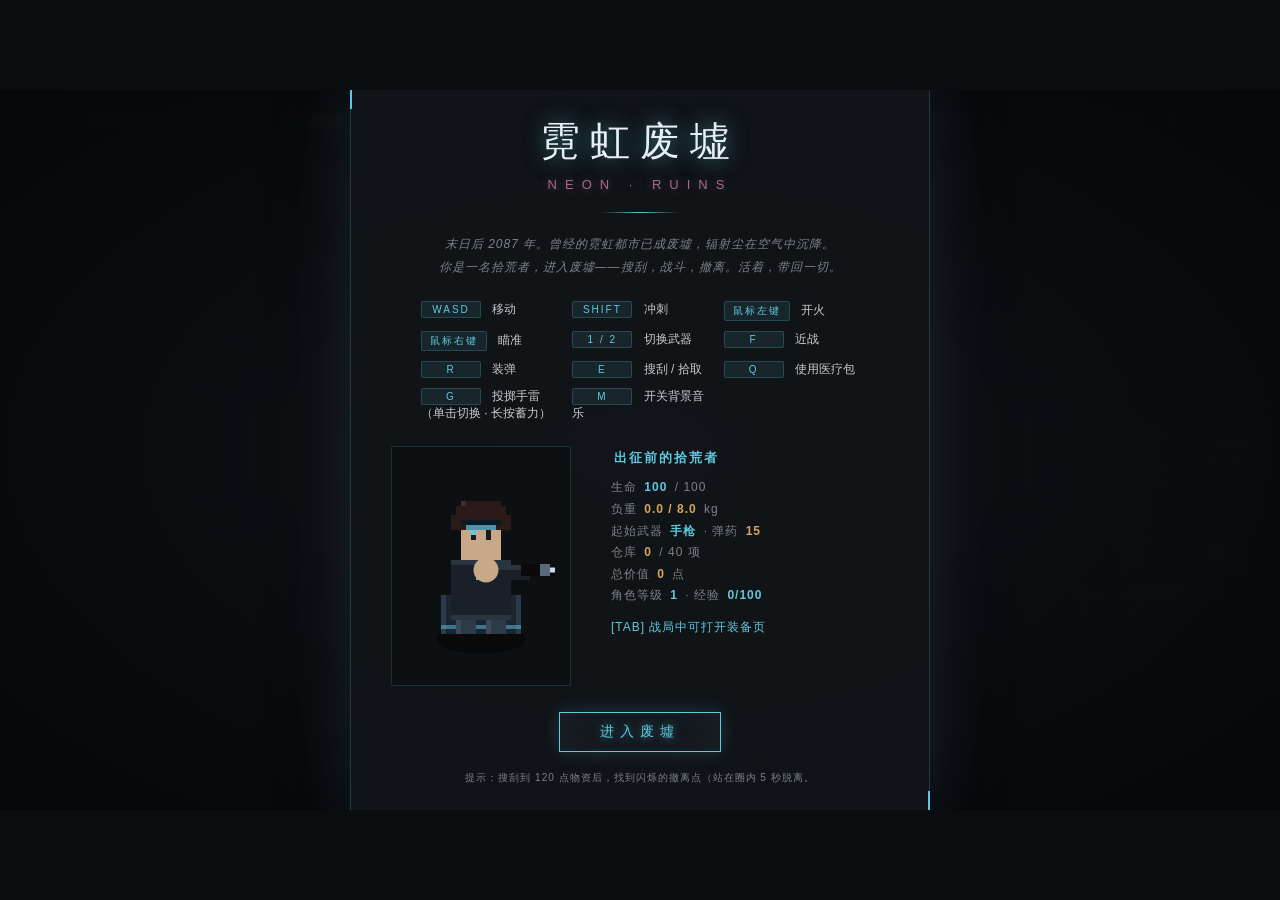
==== SDC/index.html @ cc6e782d "Add files via upload" ====
<!DOCTYPE html>
<html lang="zh-CN">
<head>
    <meta charset="UTF-8" />
    <meta name="viewport" content="width=device-width, initial-scale=1.0" />
    <title>霓虹废墟 · Neon Ruins</title>
    <link rel="stylesheet" href="styles.css" />
</head>
<body>
    <div id="game-wrapper">
        <canvas id="game-canvas" width="1280" height="720"></canvas>

        <!-- ========= 顶部 HUD ========= -->
        <div id="hud-top">
            <div class="hud-stat">
                <span class="hud-icon hp">❤</span>
                <div class="hud-bar"><div id="hp-fill" class="hud-fill hp-fill"></div></div>
                <span id="hp-text" class="hud-text">100 / 100</span>
            </div>
            <div class="hud-stat">
                <span class="hud-icon stm">⚡</span>
                <div class="hud-bar"><div id="stm-fill" class="hud-fill stm-fill"></div></div>
                <span id="stm-text" class="hud-text">100 / 100</span>
            </div>
            <div class="hud-stat loot-stat">
                <span class="hud-icon loot">📦</span>
                <span id="loot-text" class="hud-text">已搜刮: 0 点 · 负重 0/8kg</span>
            </div>
            <div class="hud-stat">
                <span class="hud-icon rad">☢</span>
                <span id="rad-text" class="hud-text">辐射: 0%</span>
            </div>
            <div class="hud-stat">
                <span class="hud-icon cover">🛡</span>
                <span id="cover-text" class="hud-text">暴露</span>
            </div>
            <div class="hud-stat mission-stat">
                <span class="hud-icon mission">◆</span>
                <span id="mission-text" class="hud-text">任务: 加载中...</span>
            </div>
        </div>

        <!-- 武器信息条（右下角武器/弹药/护甲 -->
        <div id="weapon-bar">
            <div class="weapon-slot" id="weapon-slot-1">
                <div class="slot-key">[1]</div>
                <div class="slot-name">手枪</div>
                <div class="slot-ammo">12 / 30</div>
            </div>
            <div class="weapon-slot" id="weapon-slot-2">
                <div class="slot-key">[2]</div>
                <div class="slot-name empty">空</div>
                <div class="slot-ammo empty">-</div>
            </div>
            <div class="weapon-slot" id="weapon-slot-melee">
                <div class="slot-key">[F]</div>
                <div class="slot-name">战术刀</div>
                <div class="slot-ammo">∞</div>
            </div>
            <div class="weapon-slot grenade-slot" id="weapon-slot-grenade">
                <div class="slot-key">[G]</div>
                <div class="slot-name" id="grenade-slot-name">破片</div>
                <div class="slot-ammo" id="grenade-slot-ammo">×1</div>
                <div class="grenade-charge" id="grenade-charge"></div>
            </div>
            <div class="weapon-slot" id="armor-slot">
                <div class="slot-key">甲</div>
                <div class="slot-name empty">无</div>
                <div class="slot-ammo empty">-</div>
            </div>
        </div>

        <!-- 交互提示 -->
        <div id="interact-hint" class="hidden">按 [E] 搜刮</div>

        <!-- 底部快捷物品栏 -->
        <div id="hotbar">
            <div class="hotbar-slot"><span class="slot-icon ammo">9mm</span><span id="count-9mm" class="slot-count">0</span><span class="slot-label">9mm</span></div>
            <div class="hotbar-slot"><span class="slot-icon rifle">5.45</span><span id="count-rifle" class="slot-count">0</span><span class="slot-label">步枪弹</span></div>
            <div class="hotbar-slot"><span class="slot-icon shotgun">12G</span><span id="count-shotgun" class="slot-count">0</span><span class="slot-label">霰弹</span></div>
            <div class="hotbar-slot"><span class="slot-icon med">💊</span><span id="count-med" class="slot-count">0</span><span class="slot-label">医疗</span></div>
            <div class="hotbar-slot"><span class="slot-icon food">🍫</span><span id="count-food" class="slot-count">0</span><span class="slot-label">食物</span></div>
            <div class="hotbar-slot"><span class="slot-icon chip">🔋</span><span id="count-chip" class="slot-count">0</span><span class="slot-label">电池</span></div>
            <div class="hotbar-slot"><span class="slot-icon rare">✦</span><span id="count-rare" class="slot-count">0</span><span class="slot-label">稀有</span></div>
            <div class="hotbar-slot hotbar-inv-btn" id="open-inventory-hotbar">
                <span class="slot-icon inv">⌂</span>
                <span class="slot-label">装备</span>
            </div>
        </div>

        <!-- 迷你雷达 -->
        <div id="radar">
            <canvas id="radar-canvas" width="180" height="180"></canvas>
            <div class="radar-label">区域雷达</div>
        </div>

        <!-- 撤离点状态提示 -->
        <div id="objective" class="hidden">
            <div id="objective-text">搜刮物资 ≥ 120 点后，抵达撤离点</div>
        </div>

        <!-- 开始界面 -->
        <div id="menu-overlay" class="overlay">
            <div class="menu-box">
                <h1 class="game-title">霓虹废墟</h1>
                <p class="game-subtitle">NEON · RUINS</p>
                <div class="menu-divider"></div>
                <p class="menu-story">末日后 2087 年。曾经的霓虹都市已成废墟，辐射尘在空气中沉降。<br/>你是一名拾荒者，进入废墟——搜刮，战斗，撤离。活着，带回一切。</p>
                <div class="menu-controls">
                    <div><span class="key">WASD</span> 移动</div>
                    <div><span class="key">SHIFT</span> 冲刺</div>
                    <div><span class="key">鼠标左键</span> 开火</div>
                    <div><span class="key">鼠标右键</span> 瞄准</div>
                    <div><span class="key">1 / 2</span> 切换武器</div>
                    <div><span class="key">F</span> 近战</div>
                    <div><span class="key">R</span> 装弹</div>
                    <div><span class="key">E</span> 搜刮 / 拾取</div>
                    <div><span class="key">Q</span> 使用医疗包</div>
                    <div><span class="key">G</span> 投掷手雷（单击切换 · 长按蓄力）</div>
                    <div><span class="key">M</span> 开关背景音乐</div>
                </div>
                <div id="start-mini-panel" class="inv-mini">
                    <canvas id="start-mini-canvas" width="180" height="240"></canvas>
                    <div>
                        <div class="inv-mini-stat" style="margin-bottom:8px"><b style="font-size:13px; letter-spacing:2px">出征前的拾荒者</b></div>
                        <div class="inv-mini-stat">生命 <b>100</b> / 100</div>
                        <div class="inv-mini-stat">负重 <b class="amber">0.0 / 8.0</b> kg</div>
                        <div class="inv-mini-stat">起始武器 <b>手枪</b> · 弹药 <b class="amber">15</b></div>
                        <div class="inv-mini-stat">仓库 <b class="amber" id="start-stash-count">0</b> / 40 项</div>
                        <div class="inv-mini-stat">总价值 <b class="amber" id="start-stash-value">0</b> 点</div>
                        <div class="inv-mini-stat">角色等级 <b class="cyan" id="start-player-level">1</b> · 经验 <b class="cyan" id="start-player-xp">0</b></div>
                        <div class="inv-mini-stat" style="margin-top:10px; color:var(--neon-cyan)">[TAB] 战局中可打开装备页</div>
                    </div>
                </div>
                <button id="start-btn" class="neon-btn">进入废墟</button>
                <p class="menu-tip">提示：搜刮到 120 点物资后，找到闪烁的撤离点（站在圈内 5 秒脱离。</p>
            </div>
        </div>

        <!-- 结算界面 -->
        <div id="end-overlay" class="overlay hidden">
            <div class="menu-box">
                <h1 id="end-title" class="game-title">撤离成功</h1>
                <p id="end-subtitle" class="game-subtitle">MISSION COMPLETE</p>
                <div class="menu-divider"></div>
                <div id="end-stats"></div>
                <button id="restart-btn" class="neon-btn">再次出征</button>
                <button id="open-inventory-btn" class="neon-btn secondary" style="margin-top:10px">整理仓库与装备</button>
            </div>
        </div>

        <!-- ========= 库存 / 装备管理页（TAB） ========= -->
        <div id="inventory-overlay" class="overlay hidden">
            <div id="inventory-panel">
                <!-- 顶部状态条 -->
                <div class="inv-header">
                    <div class="inv-title">装备与物资 <span class="inv-sub">[TAB] 关闭</span></div>
                    <div class="inv-status">
                        <span class="inv-stat">负重 <b id="inv-weight">0</b> / <b id="inv-weight-max">8.0</b> kg</span>
                        <span class="inv-stat">价值 <b id="inv-value">0</b> 点</span>
                        <span class="inv-stat" id="inv-context-label">战局中 · 拾取后无法放回仓库</span>
                    </div>
                </div>

                <div class="inv-body">
                    <!-- 左：仓库 -->
                    <div class="inv-column" id="inv-stash-col">
                        <div class="inv-col-title">仓库 STASH <span id="inv-stash-count" class="inv-col-sub">0 项</span></div>
                        <div class="inv-grid" id="inv-stash-grid"></div>
                    </div>

                    <!-- 中：人物 + 装备槽 -->
                    <div class="inv-column inv-column-center">
                        <div class="inv-col-title">装备</div>
                        <div class="inv-character-wrap">
                            <canvas id="inv-character" width="180" height="240"></canvas>
                            <div class="inv-equip-list">
                                <div class="inv-equip-slot" data-slot="head">
                                    <div class="inv-slot-key">头</div>
                                    <div class="inv-slot-content"></div>
                                </div>
                                <div class="inv-equip-slot" data-slot="body">
                                    <div class="inv-slot-key">甲</div>
                                    <div class="inv-slot-content"></div>
                                </div>
                                <div class="inv-equip-slot" data-slot="primary">
                                    <div class="inv-slot-key">主武</div>
                                    <div class="inv-slot-content"></div>
                                </div>
                                <div class="inv-equip-slot" data-slot="secondary">
                                    <div class="inv-slot-key">副武</div>
                                    <div class="inv-slot-content"></div>
                                </div>
                                <div class="inv-equip-slot" data-slot="melee">
                                    <div class="inv-slot-key">近战</div>
                                    <div class="inv-slot-content"></div>
                                </div>
                                <div class="inv-equip-slot" data-slot="backpack">
                                    <div class="inv-slot-key">背包</div>
                                    <div class="inv-slot-content"></div>
                                </div>
                            </div>
                        </div>
                    </div>

                    <!-- 右：本局背包 -->
                    <div class="inv-column" id="inv-bag-col">
                        <div class="inv-col-title">本局背包 <span id="inv-bag-count" class="inv-col-sub">0 项</span></div>
                        <div class="inv-grid" id="inv-bag-grid"></div>
                    </div>
                </div>

                <!-- 底部：物品详情 -->
                <div class="inv-footer">
                    <div id="inv-detail" class="inv-detail empty">悬停物品查看详情 · 双击装备 · 单击装备槽卸下</div>
                </div>
            </div>
        </div>

        <!-- 画面滤镜 -->
        <div id="film-filter"></div>
    </div>

    <script src="game.js"></script>
</body>
</html>
---- SDC/styles.css ----
/* =====================================================
   霓虹废墟 · Neon Ruins  — 样式表
   低饱和度电影感 + 青色霓虹点缀
   ===================================================== */

:root {
    --bg-deep: #121519;
    --bg-mid: #1e2328;
    --text-main: #c8ccd1;
    --text-dim: #7a828b;
    --neon-cyan: #5ec8e0;
    --neon-magenta: #a86890;
    --warm-amber: #d8a45c;
    --hp-red: #b85a6e;
    --stm-yellow: #f6c90e;
    --border: rgba(94, 200, 224, 0.22);
    --panel-bg: rgba(18, 21, 25, 0.72);
    --panel-border: rgba(94, 200, 224, 0.22);
}

* { box-sizing: border-box; margin: 0; padding: 0; user-select: none; }

html, body {
    width: 100%;
    height: 100%;
    overflow: hidden;
    background: #0a0c0f;
    font-family: "Segoe UI", "PingFang SC", "Microsoft YaHei", sans-serif;
    color: var(--text-main);
}

body {
    display: flex;
    align-items: center;
    justify-content: center;
}

/* -------------------- 游戏容器 -------------------- */
#game-wrapper {
    position: relative;
    width: min(100vw, 100vh * 16 / 9);
    height: min(100vh, 100vw * 9 / 16);
    max-width: 100vw;
    max-height: 100vh;
    overflow: hidden;
    background: #0a0c0f;
    box-shadow: 0 0 120px rgba(94, 200, 224, 0.08) inset;
}

#game-canvas {
    position: absolute;
    top: 0;
    left: 0;
    width: 100%;
    height: 100%;
    display: block;
    cursor: crosshair;
    image-rendering: auto;
}

/* -------------------- 顶部 HUD -------------------- */
#hud-top {
    position: absolute;
    top: 14px;
    left: 14px;
    right: 14px;
    display: flex;
    gap: 14px;
    align-items: center;
    z-index: 10;
    pointer-events: none;
}

.hud-stat {
    display: flex;
    align-items: center;
    gap: 8px;
    background: var(--panel-bg);
    border: 1px solid var(--border);
    padding: 5px 10px;
    border-radius: 3px;
    backdrop-filter: blur(3px);
    font-size: 12px;
    letter-spacing: 1px;
}

.hud-icon { font-size: 14px; }
.hud-icon.hp { color: var(--hp-red); text-shadow: 0 0 6px rgba(184, 90, 110, 0.5); }
.hud-icon.stm { color: var(--stm-yellow); text-shadow: 0 0 6px rgba(196, 170, 70, 0.4); }
.hud-icon.loot { color: var(--warm-amber); text-shadow: 0 0 6px rgba(216, 164, 92, 0.4); }
.hud-icon.rad { color: #b987ff; text-shadow: 0 0 6px rgba(185, 135, 255, 0.5); }
.hud-icon.cover { color: var(--neon-cyan); text-shadow: 0 0 6px rgba(94, 200, 224, 0.5); }
.hud-icon.mission { color: var(--warm-amber); text-shadow: 0 0 6px rgba(216, 164, 92, 0.5); }

.mission-stat {
    min-width: 180px;
    justify-content: flex-start;
}

.hud-bar {
    position: relative;
    width: 130px;
    height: 9px;
    background: rgba(255, 255, 255, 0.06);
    border: 1px solid rgba(255, 255, 255, 0.12);
    overflow: hidden;
    border-radius: 1px;
}

.hud-fill {
    height: 100%;
    width: 100%;
    transition: width 0.18s linear;
}

.hp-fill {
    background: linear-gradient(90deg, rgba(184, 90, 110, 0.9), rgba(184, 144, 156, 0.9));
    box-shadow: 0 0 8px rgba(184, 90, 110, 0.6) inset;
}
.stm-fill {
    background: linear-gradient(90deg, rgba(196, 170, 70, 0.9), rgba(220, 196, 130, 0.9));
    box-shadow: 0 0 8px rgba(196, 170, 70, 0.5) inset;
}

.hud-text { color: var(--text-main); font-variant-numeric: tabular-nums; }

.loot-stat { margin-left: auto; }

/* -------------------- 武器信息条 -------------------- */
#weapon-bar {
    position: absolute;
    bottom: 120px;
    right: 20px;
    display: flex;
    flex-direction: column;
    gap: 8px;
    z-index: 10;
}

.weapon-slot {
    background: var(--panel-bg);
    border: 1px solid var(--border);
    padding: 6px 12px;
    min-width: 140px;
    border-radius: 3px;
    backdrop-filter: blur(3px);
    text-align: right;
    font-size: 12px;
    letter-spacing: 1px;
    position: relative;
    transition: all 0.15s ease;
}

.weapon-slot.active {
    border-color: var(--neon-cyan);
    box-shadow: 0 0 12px rgba(94, 200, 224, 0.35), 0 0 20px rgba(94, 200, 224, 0.15) inset;
}

.weapon-slot .slot-key {
    position: absolute;
    left: 8px;
    top: 50%;
    transform: translateY(-50%);
    font-size: 10px;
    color: var(--text-dim);
}

.weapon-slot .slot-name {
    color: var(--text-main);
    font-size: 13px;
    font-weight: 500;
}
.weapon-slot .slot-name.empty { color: var(--text-dim); font-style: italic; }

.weapon-slot .slot-ammo {
    color: var(--neon-cyan);
    font-size: 11px;
    margin-top: 2px;
    text-shadow: 0 0 4px rgba(94, 200, 224, 0.5);
    font-variant-numeric: tabular-nums;
}
.weapon-slot .slot-ammo.empty { color: var(--text-dim); text-shadow: none; }

/* -------------------- 手雷槽 -------------------- */
.weapon-slot.grenade-slot {
    position: relative;
    overflow: hidden;
    min-width: 100px;
    border-color: rgba(154, 90, 48, 0.6);
}
.weapon-slot.grenade-slot .slot-name {
    color: #d8a45c;
    font-size: 12px;
}
.weapon-slot.grenade-slot .slot-key {
    color: #d8a45c;
}
.grenade-charge {
    position: absolute;
    left: 0;
    bottom: 0;
    height: 3px;
    width: 0;
    background: #d8a45c;
    transition: width 0.06s linear;
    box-shadow: 0 0 6px currentColor;
}

/* -------------------- EMP / 闪光效果 -------------------- */
#game-wrapper.emp-flash::after {
    content: '';
    position: absolute;
    inset: 0;
    background: radial-gradient(circle at center, rgba(90, 206, 232, 0.35) 0%, rgba(0, 200, 255, 0.15) 50%, transparent 100%);
    pointer-events: none;
    animation: empPulse 0.2s ease-out;
    z-index: 1000;
}
@keyframes empPulse {
    0% { opacity: 0; transform: scale(0.5); }
    50% { opacity: 1; transform: scale(1.2); }
    100% { opacity: 0; transform: scale(2.5); }
}

#game-wrapper.flash-flash::after {
    content: '';
    position: absolute;
    inset: 0;
    background: rgba(255, 255, 255, 0.9);
    pointer-events: none;
    animation: flashBang 0.3s ease-out;
    z-index: 1000;
}
@keyframes flashBang {
    0% { opacity: 0; }
    20% { opacity: 1; }
    100% { opacity: 0; }
}

/* -------------------- 交互提示 -------------------- */
#interact-hint {
    position: absolute;
    bottom: 150px;
    left: 50%;
    transform: translateX(-50%);
    background: rgba(10, 12, 15, 0.72);
    border: 1px solid var(--neon-cyan);
    padding: 8px 22px;
    color: var(--neon-cyan);
    font-size: 13px;
    letter-spacing: 2px;
    border-radius: 2px;
    text-shadow: 0 0 8px rgba(94, 200, 224, 0.6);
    box-shadow: 0 0 18px rgba(94, 200, 224, 0.3);
    z-index: 10;
    animation: pulseHint 1.6s ease-in-out infinite;
}

@keyframes pulseHint {
    0%, 100% { opacity: 0.7; transform: translate(-50%, 0); }
    50% { opacity: 1; transform: translate(-50%, -3px); }
}

.hidden { display: none !important; }

/* -------------------- 物品快捷栏 -------------------- */
#hotbar {
    position: absolute;
    bottom: 18px;
    left: 50%;
    transform: translateX(-50%);
    display: flex;
    gap: 8px;
    z-index: 10;
}

.hotbar-slot {
    position: relative;
    width: 68px;
    height: 68px;
    background: var(--panel-bg);
    border: 1px solid var(--border);
    border-radius: 3px;
    display: flex;
    flex-direction: column;
    align-items: center;
    justify-content: center;
    backdrop-filter: blur(3px);
    overflow: hidden;
}
.hotbar-inv-btn {
    cursor: pointer;
    border-color: var(--warm-amber);
    background: rgba(216, 164, 92, 0.08);
}
.hotbar-inv-btn:hover {
    background: rgba(216, 164, 92, 0.18);
    box-shadow: 0 0 12px rgba(216, 164, 92, 0.3);
}
.hotbar-inv-btn .slot-icon.inv {
    color: var(--warm-amber);
    font-size: 18px;
    line-height: 1;
    text-shadow: 0 0 6px rgba(216, 164, 92, 0.6);
}

.slot-icon {
    font-size: 22px;
    margin-top: 6px;
    text-transform: uppercase;
    letter-spacing: 1px;
}
.slot-icon.ammo { color: var(--neon-cyan); text-shadow: 0 0 8px rgba(94, 200, 224, 0.5); font-size: 14px; font-weight: bold; }
.slot-icon.rifle { color: var(--neon-cyan); text-shadow: 0 0 8px rgba(94, 200, 224, 0.5); font-size: 14px; font-weight: bold; }
.slot-icon.shotgun { color: var(--neon-cyan); text-shadow: 0 0 8px rgba(94, 200, 224, 0.5); font-size: 14px; font-weight: bold; }
.slot-icon.med { color: #8aff9d; text-shadow: 0 0 8px rgba(138, 255, 157, 0.5); }
.slot-icon.food { color: var(--warm-amber); text-shadow: 0 0 8px rgba(216, 164, 92, 0.5); }
.slot-icon.chip { color: #b987ff; text-shadow: 0 0 8px rgba(185, 135, 255, 0.5); }
.slot-icon.rare { color: var(--neon-magenta); text-shadow: 0 0 10px rgba(168, 104, 144, 0.7); }

.slot-count {
    position: absolute;
    right: 6px;
    bottom: 18px;
    font-size: 14px;
    color: var(--text-main);
    font-variant-numeric: tabular-nums;
    text-shadow: 0 1px 2px #000;
    font-weight: 500;
}

.slot-label {
    position: absolute;
    bottom: 3px;
    left: 50%;
    transform: translateX(-50%);
    font-size: 10px;
    color: var(--text-dim);
    letter-spacing: 1px;
}

/* -------------------- 迷你雷达 -------------------- */
#radar {
    position: absolute;
    bottom: 18px;
    right: 20px;
    width: 180px;
    height: 200px;
    background: var(--panel-bg);
    border: 1px solid var(--border);
    border-radius: 3px;
    padding: 10px;
    z-index: 10;
    backdrop-filter: blur(3px);
}

#radar-canvas {
    width: 160px;
    height: 160px;
    display: block;
    margin: 0 auto;
}

.radar-label {
    position: absolute;
    top: -10px;
    left: 50%;
    transform: translateX(-50%);
    background: var(--bg-deep);
    border: 1px solid var(--border);
    padding: 2px 10px;
    font-size: 10px;
    letter-spacing: 2px;
    color: var(--neon-cyan);
}

/* -------------------- 目标提示 -------------------- */
#objective {
    position: absolute;
    top: 70px;
    left: 50%;
    transform: translateX(-50%);
    background: rgba(10, 12, 15, 0.5);
    border: 1px solid rgba(216, 164, 92, 0.4);
    padding: 6px 18px;
    color: var(--warm-amber);
    font-size: 12px;
    letter-spacing: 2px;
    border-radius: 2px;
    text-shadow: 0 0 6px rgba(216, 164, 92, 0.4);
    z-index: 10;
}

/* -------------------- 遮罩（开始/结算） -------------------- */
.overlay {
    position: absolute;
    inset: 0;
    background: radial-gradient(ellipse at center, rgba(18, 21, 25, 0.88), rgba(5, 7, 10, 0.98));
    display: flex;
    align-items: center;
    justify-content: center;
    z-index: 100;
    backdrop-filter: blur(4px);
}

.menu-box {
    width: 580px;
    max-width: 90%;
    background: rgba(18, 21, 25, 0.88);
    border: 1px solid var(--border);
    padding: 36px 40px;
    text-align: center;
    position: relative;
    box-shadow: 0 0 60px rgba(94, 200, 224, 0.1), 0 0 120px rgba(168, 104, 144, 0.05);
}

.menu-box::before,
.menu-box::after {
    content: "";
    position: absolute;
    width: 30px;
    height: 30px;
    border: 2px solid var(--neon-cyan);
}
.menu-box::before {
    top: -1px;
    left: -1px;
    border-right: none;
    border-bottom: none;
}
.menu-box::after {
    bottom: -1px;
    right: -1px;
    border-left: none;
    border-top: none;
}

.game-title {
    font-size: 40px;
    letter-spacing: 10px;
    color: #e8eef2;
    text-shadow: 0 0 20px rgba(94, 200, 224, 0.5), 0 0 40px rgba(94, 200, 224, 0.2);
    font-weight: 300;
}

.game-subtitle {
    font-size: 13px;
    letter-spacing: 8px;
    color: var(--neon-magenta);
    margin-top: 8px;
    text-shadow: 0 0 10px rgba(168, 104, 144, 0.5);
    font-weight: 300;
}

.menu-divider {
    width: 80px;
    height: 1px;
    background: linear-gradient(90deg, transparent, var(--neon-cyan), transparent);
    margin: 20px auto;
}

.menu-story {
    color: var(--text-dim);
    font-size: 12px;
    line-height: 1.9;
    letter-spacing: 1px;
    margin-bottom: 22px;
    font-style: italic;
}

.menu-controls {
    display: grid;
    grid-template-columns: 1fr 1fr 1fr;
    gap: 10px 16px;
    margin-bottom: 24px;
    font-size: 12px;
    color: var(--text-main);
    text-align: left;
    padding: 0 30px;
}

.key {
    display: inline-block;
    background: rgba(94, 200, 224, 0.1);
    border: 1px solid var(--border);
    padding: 2px 8px;
    margin-right: 8px;
    font-size: 10px;
    letter-spacing: 2px;
    color: var(--neon-cyan);
    border-radius: 2px;
    min-width: 60px;
    text-align: center;
}

.neon-btn {
    background: transparent;
    border: 1px solid var(--neon-cyan);
    color: var(--neon-cyan);
    padding: 10px 40px;
    font-size: 14px;
    letter-spacing: 6px;
    cursor: pointer;
    transition: all 0.2s ease;
    font-family: inherit;
    text-shadow: 0 0 8px rgba(94, 200, 224, 0.6);
    box-shadow: 0 0 18px rgba(94, 200, 224, 0.2), 0 0 40px rgba(94, 200, 224, 0.1) inset;
    margin-top: 4px;
}

.neon-btn:hover {
    background: rgba(94, 200, 224, 0.12);
    box-shadow: 0 0 30px rgba(94, 200, 224, 0.45), 0 0 60px rgba(94, 200, 224, 0.2) inset;
    color: #fff;
    transform: translateY(-1px);
}

.neon-btn:active { transform: translateY(1px); }

.menu-tip {
    margin-top: 18px;
    font-size: 10px;
    color: var(--text-dim);
    letter-spacing: 1px;
    line-height: 1.6;
}

/* -------------------- 结算界面 -------------------- */
.end-stats {
    text-align: left;
    margin: 20px 40px 28px;
    padding: 16px 20px;
    background: rgba(10, 12, 15, 0.4);
    border: 1px solid var(--border);
    border-left: 3px solid var(--warm-amber);
    font-size: 12px;
    line-height: 2.1;
    letter-spacing: 1px;
}

.end-stats .stat-line {
    display: flex;
    justify-content: space-between;
    color: var(--text-main);
}

.end-stats .stat-line .label { color: var(--text-dim); }

.end-stats .stat-line .value {
    color: var(--warm-amber);
    font-variant-numeric: tabular-nums;
    text-shadow: 0 0 4px rgba(216, 164, 92, 0.4);
}
.end-stats .stat-line .value.cyan {
    color: var(--neon-cyan);
    text-shadow: 0 0 6px rgba(94, 200, 224, 0.5);
}
.end-stats .stat-line .value.magenta {
    color: var(--neon-magenta);
    text-shadow: 0 0 6px rgba(168, 104, 144, 0.5);
}

.end-stats .stat-line.total {
    border-top: 1px solid var(--border);
    margin-top: 10px;
    padding-top: 10px;
    font-size: 14px;
}

/* -------------------- 电影感滤镜 -------------------- */
#film-filter {
    position: absolute;
    inset: 0;
    pointer-events: none;
    z-index: 50;
    background:
        radial-gradient(ellipse at center, transparent 40%, rgba(0, 0, 0, 0.65) 100%);
}

#film-filter::after {
    content: "";
    position: absolute;
    inset: 0;
    background-image: repeating-linear-gradient(
        180deg,
        rgba(255, 255, 255, 0.02) 0px,
        rgba(255, 255, 255, 0.02) 1px,
        transparent 1px,
        transparent 3px
    );
    opacity: 0.6;
    pointer-events: none;
}

/* -------------------- 屏幕特效（战斗时） -------------------- */
#game-wrapper.damaged::before {
    content: "";
    position: absolute;
    inset: 0;
    background: radial-gradient(ellipse at center, transparent 40%, rgba(184, 90, 110, 0.3) 100%);
    pointer-events: none;
    z-index: 40;
    animation: damageFlash 0.3s ease;
}

.neon-btn.secondary {
    background: transparent;
    color: var(--neon-cyan);
    border: 1px solid var(--neon-cyan);
    box-shadow: 0 0 14px rgba(94, 200, 224, 0.18);
    margin-top: 10px;
}
.neon-btn.secondary:hover {
    background: rgba(94, 200, 224, 0.12);
    box-shadow: 0 0 24px rgba(94, 200, 224, 0.35);
}

@keyframes damageFlash {
    0% { opacity: 1; }
    100% { opacity: 0; }
}

/* =====================================================
   库存 / 装备管理页（按 TAB 打开）
   三列：仓库 | 人物+装备 | 本局背包
   ===================================================== */
#inventory-overlay {
    z-index: 90;
    background: radial-gradient(ellipse at center, rgba(18, 21, 25, 0.94), rgba(5, 7, 10, 0.99));
}

#inventory-panel {
    width: 1180px;
    max-width: 96vw;
    max-height: 90vh;
    background: rgba(14, 17, 21, 0.96);
    border: 1px solid rgba(94, 200, 224, 0.25);
    box-shadow: 0 0 80px rgba(94, 200, 224, 0.08), 0 0 140px rgba(168, 104, 144, 0.05);
    padding: 20px 24px 16px;
    border-radius: 2px;
    display: flex;
    flex-direction: column;
    position: relative;
    font-size: 12px;
    color: var(--text-main);
}
#inventory-panel::before,
#inventory-panel::after {
    content: "";
    position: absolute;
    width: 26px;
    height: 26px;
    border: 2px solid var(--neon-cyan);
}
#inventory-panel::before {
    top: -1px;
    left: -1px;
    border-right: none;
    border-bottom: none;
}
#inventory-panel::after {
    bottom: -1px;
    right: -1px;
    border-left: none;
    border-top: none;
}

.inv-header {
    display: flex;
    justify-content: space-between;
    align-items: center;
    padding-bottom: 10px;
    border-bottom: 1px solid rgba(94, 200, 224, 0.18);
    margin-bottom: 14px;
}
.inv-title {
    font-size: 16px;
    letter-spacing: 4px;
    color: var(--neon-cyan);
    text-shadow: 0 0 8px rgba(94, 200, 224, 0.5);
}
.inv-sub {
    font-size: 10px;
    color: var(--text-dim);
    letter-spacing: 2px;
    margin-left: 12px;
    text-shadow: none;
}
.inv-status {
    display: flex;
    gap: 22px;
    font-size: 11px;
    letter-spacing: 1px;
}
.inv-stat { color: var(--text-dim); }
.inv-stat b { color: var(--warm-amber); margin: 0 3px; font-variant-numeric: tabular-nums; }
#inv-context-label { color: var(--neon-magenta); }
#inv-context-label.base { color: var(--neon-cyan); }
#inv-context-label.endfail { color: var(--neon-magenta); }

.inv-body {
    display: grid;
    grid-template-columns: 1fr 320px 1fr;
    gap: 18px;
    flex: 1;
    min-height: 0;
}
.inv-column {
    display: flex;
    flex-direction: column;
    background: rgba(10, 12, 15, 0.55);
    border: 1px solid rgba(94, 200, 224, 0.12);
    padding: 10px 12px;
    border-radius: 2px;
    min-height: 380px;
}
.inv-col-title {
    font-size: 11px;
    letter-spacing: 3px;
    color: var(--text-dim);
    margin-bottom: 8px;
    padding-bottom: 4px;
    border-bottom: 1px dashed rgba(94, 200, 224, 0.12);
}
.inv-col-sub {
    font-size: 10px;
    color: var(--warm-amber);
    margin-left: 8px;
    letter-spacing: 1px;
}

.inv-grid {
    display: grid;
    grid-template-columns: repeat(4, 1fr);
    gap: 6px;
    overflow-y: auto;
    flex: 1;
    padding: 4px;
}
.inv-grid::-webkit-scrollbar { width: 6px; }
.inv-grid::-webkit-scrollbar-thumb { background: rgba(94, 200, 224, 0.25); }

.inv-cell {
    aspect-ratio: 1 / 1;
    background: rgba(20, 24, 30, 0.7);
    border: 1px solid rgba(94, 200, 224, 0.18);
    position: relative;
    cursor: pointer;
    transition: all 0.12s ease;
    display: flex;
    align-items: center;
    justify-content: center;
}
.inv-cell:hover {
    border-color: var(--neon-cyan);
    box-shadow: 0 0 10px rgba(94, 200, 224, 0.3) inset;
    transform: translateY(-1px);
}
.inv-cell.selected {
    border-color: var(--warm-amber);
    box-shadow: 0 0 14px rgba(216, 164, 92, 0.4);
}
.inv-cell.empty {
    background: rgba(15, 18, 22, 0.4);
    border-style: dashed;
    border-color: rgba(94, 200, 224, 0.08);
    cursor: default;
}
.inv-cell.disabled { opacity: 0.4; pointer-events: none; }
.inv-cell .inv-icon {
    width: 28px;
    height: 28px;
    image-rendering: pixelated;
}
.inv-cell .inv-qty {
    position: absolute;
    right: 2px;
    bottom: 0;
    font-size: 10px;
    color: #e8eef2;
    background: rgba(0,0,0,0.7);
    padding: 0 3px;
    border-radius: 1px;
    font-variant-numeric: tabular-nums;
}
.inv-cell .inv-tag {
    position: absolute;
    top: 1px;
    left: 1px;
    font-size: 8px;
    letter-spacing: 1px;
    background: rgba(94, 200, 224, 0.85);
    color: #0a0c0f;
    padding: 0 3px;
    border-radius: 1px;
}
.inv-cell.loot { box-shadow: 0 0 6px rgba(216, 164, 92, 0.25); }
.inv-cell.weapon { border-color: rgba(168, 104, 144, 0.4); }
.inv-cell.armor { border-color: rgba(180, 200, 220, 0.4); }
.inv-cell.rare { box-shadow: 0 0 12px rgba(168, 104, 144, 0.55); }

/* ---- 中央：人物 + 装备槽 ---- */
.inv-column-center {
    background: linear-gradient(180deg, rgba(10, 12, 15, 0.7), rgba(20, 24, 30, 0.4));
}
.inv-character-wrap {
    display: flex;
    flex-direction: column;
    align-items: center;
    gap: 12px;
    flex: 1;
}
#inv-character {
    image-rendering: pixelated;
    background: radial-gradient(ellipse at center bottom, rgba(94, 200, 224, 0.06), transparent 70%);
    border: 1px solid rgba(94, 200, 224, 0.1);
    border-radius: 2px;
}
.inv-equip-list {
    display: grid;
    grid-template-columns: 1fr 1fr;
    gap: 6px;
    width: 100%;
}
.inv-equip-slot {
    display: flex;
    align-items: center;
    gap: 6px;
    background: rgba(20, 24, 30, 0.7);
    border: 1px dashed rgba(94, 200, 224, 0.2);
    padding: 4px 6px;
    border-radius: 1px;
    cursor: pointer;
    transition: all 0.12s ease;
    min-height: 32px;
}
.inv-equip-slot:hover {
    border-style: solid;
    border-color: var(--neon-cyan);
    background: rgba(94, 200, 224, 0.06);
}
.inv-equip-slot.filled { border-style: solid; border-color: rgba(94, 200, 224, 0.4); }
.inv-slot-key {
    font-size: 9px;
    color: var(--text-dim);
    letter-spacing: 2px;
    flex-shrink: 0;
    width: 28px;
}
.inv-slot-content {
    font-size: 11px;
    color: var(--text-main);
    flex: 1;
    overflow: hidden;
    text-overflow: ellipsis;
    white-space: nowrap;
}
.inv-slot-content .mini-icon {
    display: inline-block;
    width: 10px;
    height: 10px;
    margin-right: 4px;
    vertical-align: -1px;
}

/* ---- 物品详情 ---- */
.inv-footer {
    margin-top: 12px;
    padding: 8px 12px;
    background: rgba(10, 12, 15, 0.6);
    border: 1px solid rgba(94, 200, 224, 0.12);
    border-radius: 2px;
    min-height: 60px;
    font-size: 11px;
    line-height: 1.6;
    letter-spacing: 1px;
}
.inv-detail {
    color: var(--text-main);
    display: flex;
    gap: 18px;
    align-items: center;
}
.inv-detail.empty {
    color: var(--text-dim);
    font-style: italic;
    justify-content: center;
}
.inv-detail .inv-detail-icon {
    width: 36px;
    height: 36px;
    flex-shrink: 0;
    image-rendering: pixelated;
    border: 1px solid rgba(94, 200, 224, 0.2);
    background: rgba(20, 24, 30, 0.7);
}
.inv-detail .inv-detail-info {
    flex: 1;
    display: flex;
    flex-direction: column;
    gap: 3px;
}
.inv-detail-name {
    font-size: 13px;
    letter-spacing: 2px;
    color: var(--neon-cyan);
    text-shadow: 0 0 6px rgba(94, 200, 224, 0.4);
}
.inv-detail-meta { color: var(--text-dim); font-size: 10px; letter-spacing: 1px; }
.inv-detail-desc { color: var(--text-main); font-size: 11px; margin-top: 2px; }
.inv-detail-hint { color: var(--warm-amber); font-size: 10px; margin-top: 4px; }

/* 开始界面 / 结算界面里的角色轻量面板（复用面板结构，简化） */
.menu-box .inv-mini {
    display: grid;
    grid-template-columns: 200px 1fr;
    gap: 20px;
    margin: 16px 0 22px;
    text-align: left;
    font-size: 12px;
    line-height: 1.8;
    letter-spacing: 1px;
}
.menu-box .inv-mini canvas {
    width: 180px;
    height: 240px;
    background: rgba(10, 12, 15, 0.5);
    border: 1px solid rgba(94, 200, 224, 0.18);
    border-radius: 2px;
    image-rendering: pixelated;
}
.menu-box .inv-mini-stat { color: var(--text-dim); }
.menu-box .inv-mini-stat b { color: var(--neon-cyan); margin: 0 3px; font-variant-numeric: tabular-nums; }
.menu-box .inv-mini-stat .amber { color: var(--warm-amber); }
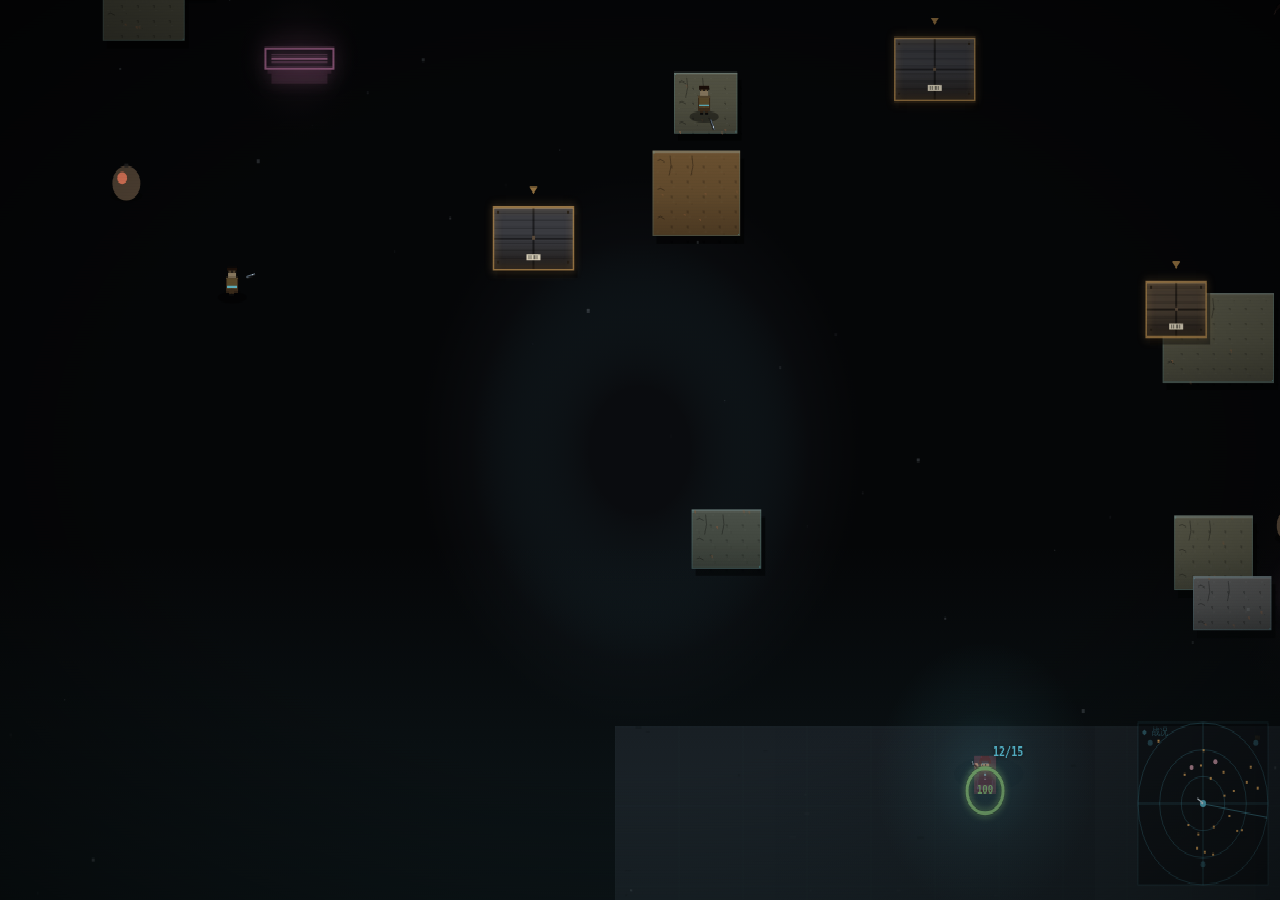
==== commit 95c6b43c: "feat: 解析仓库提示词和计划书 Co-authored-by: traeagent <traeagent@users.noreply.github.com>" ====
--- a/SDC/index.html
+++ b/SDC/index.html
@@ -10,217 +10,15 @@
     <div id="game-wrapper">
         <canvas id="game-canvas" width="1280" height="720"></canvas>
 
-        <!-- ========= 顶部 HUD ========= -->
-        <div id="hud-top">
-            <div class="hud-stat">
-                <span class="hud-icon hp">❤</span>
-                <div class="hud-bar"><div id="hp-fill" class="hud-fill hp-fill"></div></div>
-                <span id="hp-text" class="hud-text">100 / 100</span>
-            </div>
-            <div class="hud-stat">
-                <span class="hud-icon stm">⚡</span>
-                <div class="hud-bar"><div id="stm-fill" class="hud-fill stm-fill"></div></div>
-                <span id="stm-text" class="hud-text">100 / 100</span>
-            </div>
-            <div class="hud-stat loot-stat">
-                <span class="hud-icon loot">📦</span>
-                <span id="loot-text" class="hud-text">已搜刮: 0 点 · 负重 0/8kg</span>
-            </div>
-            <div class="hud-stat">
-                <span class="hud-icon rad">☢</span>
-                <span id="rad-text" class="hud-text">辐射: 0%</span>
-            </div>
-            <div class="hud-stat">
-                <span class="hud-icon cover">🛡</span>
-                <span id="cover-text" class="hud-text">暴露</span>
-            </div>
-            <div class="hud-stat mission-stat">
-                <span class="hud-icon mission">◆</span>
-                <span id="mission-text" class="hud-text">任务: 加载中...</span>
-            </div>
-        </div>
-
-        <!-- 武器信息条（右下角武器/弹药/护甲 -->
-        <div id="weapon-bar">
-            <div class="weapon-slot" id="weapon-slot-1">
-                <div class="slot-key">[1]</div>
-                <div class="slot-name">手枪</div>
-                <div class="slot-ammo">12 / 30</div>
-            </div>
-            <div class="weapon-slot" id="weapon-slot-2">
-                <div class="slot-key">[2]</div>
-                <div class="slot-name empty">空</div>
-                <div class="slot-ammo empty">-</div>
-            </div>
-            <div class="weapon-slot" id="weapon-slot-melee">
-                <div class="slot-key">[F]</div>
-                <div class="slot-name">战术刀</div>
-                <div class="slot-ammo">∞</div>
-            </div>
-            <div class="weapon-slot grenade-slot" id="weapon-slot-grenade">
-                <div class="slot-key">[G]</div>
-                <div class="slot-name" id="grenade-slot-name">破片</div>
-                <div class="slot-ammo" id="grenade-slot-ammo">×1</div>
-                <div class="grenade-charge" id="grenade-charge"></div>
-            </div>
-            <div class="weapon-slot" id="armor-slot">
-                <div class="slot-key">甲</div>
-                <div class="slot-name empty">无</div>
-                <div class="slot-ammo empty">-</div>
-            </div>
-        </div>
-
-        <!-- 交互提示 -->
-        <div id="interact-hint" class="hidden">按 [E] 搜刮</div>
-
-        <!-- 底部快捷物品栏 -->
-        <div id="hotbar">
-            <div class="hotbar-slot"><span class="slot-icon ammo">9mm</span><span id="count-9mm" class="slot-count">0</span><span class="slot-label">9mm</span></div>
-            <div class="hotbar-slot"><span class="slot-icon rifle">5.45</span><span id="count-rifle" class="slot-count">0</span><span class="slot-label">步枪弹</span></div>
-            <div class="hotbar-slot"><span class="slot-icon shotgun">12G</span><span id="count-shotgun" class="slot-count">0</span><span class="slot-label">霰弹</span></div>
-            <div class="hotbar-slot"><span class="slot-icon med">💊</span><span id="count-med" class="slot-count">0</span><span class="slot-label">医疗</span></div>
-            <div class="hotbar-slot"><span class="slot-icon food">🍫</span><span id="count-food" class="slot-count">0</span><span class="slot-label">食物</span></div>
-            <div class="hotbar-slot"><span class="slot-icon chip">🔋</span><span id="count-chip" class="slot-count">0</span><span class="slot-label">电池</span></div>
-            <div class="hotbar-slot"><span class="slot-icon rare">✦</span><span id="count-rare" class="slot-count">0</span><span class="slot-label">稀有</span></div>
-            <div class="hotbar-slot hotbar-inv-btn" id="open-inventory-hotbar">
-                <span class="slot-icon inv">⌂</span>
-                <span class="slot-label">装备</span>
-            </div>
-        </div>
-
-        <!-- 迷你雷达 -->
-        <div id="radar">
-            <canvas id="radar-canvas" width="180" height="180"></canvas>
-            <div class="radar-label">区域雷达</div>
-        </div>
-
-        <!-- 撤离点状态提示 -->
-        <div id="objective" class="hidden">
-            <div id="objective-text">搜刮物资 ≥ 120 点后，抵达撤离点</div>
-        </div>
-
-        <!-- 开始界面 -->
-        <div id="menu-overlay" class="overlay">
-            <div class="menu-box">
-                <h1 class="game-title">霓虹废墟</h1>
-                <p class="game-subtitle">NEON · RUINS</p>
-                <div class="menu-divider"></div>
-                <p class="menu-story">末日后 2087 年。曾经的霓虹都市已成废墟，辐射尘在空气中沉降。<br/>你是一名拾荒者，进入废墟——搜刮，战斗，撤离。活着，带回一切。</p>
-                <div class="menu-controls">
-                    <div><span class="key">WASD</span> 移动</div>
-                    <div><span class="key">SHIFT</span> 冲刺</div>
-                    <div><span class="key">鼠标左键</span> 开火</div>
-                    <div><span class="key">鼠标右键</span> 瞄准</div>
-                    <div><span class="key">1 / 2</span> 切换武器</div>
-                    <div><span class="key">F</span> 近战</div>
-                    <div><span class="key">R</span> 装弹</div>
-                    <div><span class="key">E</span> 搜刮 / 拾取</div>
-                    <div><span class="key">Q</span> 使用医疗包</div>
-                    <div><span class="key">G</span> 投掷手雷（单击切换 · 长按蓄力）</div>
-                    <div><span class="key">M</span> 开关背景音乐</div>
-                </div>
-                <div id="start-mini-panel" class="inv-mini">
-                    <canvas id="start-mini-canvas" width="180" height="240"></canvas>
-                    <div>
-                        <div class="inv-mini-stat" style="margin-bottom:8px"><b style="font-size:13px; letter-spacing:2px">出征前的拾荒者</b></div>
-                        <div class="inv-mini-stat">生命 <b>100</b> / 100</div>
-                        <div class="inv-mini-stat">负重 <b class="amber">0.0 / 8.0</b> kg</div>
-                        <div class="inv-mini-stat">起始武器 <b>手枪</b> · 弹药 <b class="amber">15</b></div>
-                        <div class="inv-mini-stat">仓库 <b class="amber" id="start-stash-count">0</b> / 40 项</div>
-                        <div class="inv-mini-stat">总价值 <b class="amber" id="start-stash-value">0</b> 点</div>
-                        <div class="inv-mini-stat">角色等级 <b class="cyan" id="start-player-level">1</b> · 经验 <b class="cyan" id="start-player-xp">0</b></div>
-                        <div class="inv-mini-stat" style="margin-top:10px; color:var(--neon-cyan)">[TAB] 战局中可打开装备页</div>
-                    </div>
-                </div>
-                <button id="start-btn" class="neon-btn">进入废墟</button>
-                <p class="menu-tip">提示：搜刮到 120 点物资后，找到闪烁的撤离点（站在圈内 5 秒脱离。</p>
-            </div>
-        </div>
-
-        <!-- 结算界面 -->
-        <div id="end-overlay" class="overlay hidden">
-            <div class="menu-box">
-                <h1 id="end-title" class="game-title">撤离成功</h1>
-                <p id="end-subtitle" class="game-subtitle">MISSION COMPLETE</p>
-                <div class="menu-divider"></div>
-                <div id="end-stats"></div>
-                <button id="restart-btn" class="neon-btn">再次出征</button>
-                <button id="open-inventory-btn" class="neon-btn secondary" style="margin-top:10px">整理仓库与装备</button>
-            </div>
-        </div>
-
-        <!-- ========= 库存 / 装备管理页（TAB） ========= -->
-        <div id="inventory-overlay" class="overlay hidden">
-            <div id="inventory-panel">
-                <!-- 顶部状态条 -->
-                <div class="inv-header">
-                    <div class="inv-title">装备与物资 <span class="inv-sub">[TAB] 关闭</span></div>
-                    <div class="inv-status">
-                        <span class="inv-stat">负重 <b id="inv-weight">0</b> / <b id="inv-weight-max">8.0</b> kg</span>
-                        <span class="inv-stat">价值 <b id="inv-value">0</b> 点</span>
-                        <span class="inv-stat" id="inv-context-label">战局中 · 拾取后无法放回仓库</span>
-                    </div>
-                </div>
-
-                <div class="inv-body">
-                    <!-- 左：仓库 -->
-                    <div class="inv-column" id="inv-stash-col">
-                        <div class="inv-col-title">仓库 STASH <span id="inv-stash-count" class="inv-col-sub">0 项</span></div>
-                        <div class="inv-grid" id="inv-stash-grid"></div>
-                    </div>
-
-                    <!-- 中：人物 + 装备槽 -->
-                    <div class="inv-column inv-column-center">
-                        <div class="inv-col-title">装备</div>
-                        <div class="inv-character-wrap">
-                            <canvas id="inv-character" width="180" height="240"></canvas>
-                            <div class="inv-equip-list">
-                                <div class="inv-equip-slot" data-slot="head">
-                                    <div class="inv-slot-key">头</div>
-                                    <div class="inv-slot-content"></div>
-                                </div>
-                                <div class="inv-equip-slot" data-slot="body">
-                                    <div class="inv-slot-key">甲</div>
-                                    <div class="inv-slot-content"></div>
-                                </div>
-                                <div class="inv-equip-slot" data-slot="primary">
-                                    <div class="inv-slot-key">主武</div>
-                                    <div class="inv-slot-content"></div>
-                                </div>
-                                <div class="inv-equip-slot" data-slot="secondary">
-                                    <div class="inv-slot-key">副武</div>
-                                    <div class="inv-slot-content"></div>
-                                </div>
-                                <div class="inv-equip-slot" data-slot="melee">
-                                    <div class="inv-slot-key">近战</div>
-                                    <div class="inv-slot-content"></div>
-                                </div>
-                                <div class="inv-equip-slot" data-slot="backpack">
-                                    <div class="inv-slot-key">背包</div>
-                                    <div class="inv-slot-content"></div>
-                                </div>
-                            </div>
-                        </div>
-                    </div>
-
-                    <!-- 右：本局背包 -->
-                    <div class="inv-column" id="inv-bag-col">
-                        <div class="inv-col-title">本局背包 <span id="inv-bag-count" class="inv-col-sub">0 项</span></div>
-                        <div class="inv-grid" id="inv-bag-grid"></div>
-                    </div>
-                </div>
-
-                <!-- 底部：物品详情 -->
-                <div class="inv-footer">
-                    <div id="inv-detail" class="inv-detail empty">悬停物品查看详情 · 双击装备 · 单击装备槽卸下</div>
-                </div>
-            </div>
-        </div>
+        <!-- 极简交互提示（仅在玩家可互动时浮现） -->
+        <div id="interact-hint" class="hidden"></div>
 
         <!-- 画面滤镜 -->
         <div id="film-filter"></div>
+
+        <!-- 死亡/胜利全屏染色 -->
+        <div id="screen-flash"></div>
     </div>
-
     <script src="game.js"></script>
 </body>
 </html>
--- a/SDC/styles.css
+++ b/SDC/styles.css
@@ -1,934 +1,81 @@
 /* =====================================================
-   霓虹废墟 · Neon Ruins  — 样式表
-   低饱和度电影感 + 青色霓虹点缀
+   霓虹废墟 · Neon Ruins  — 极简样式表
+   只保留世界空间元素：交互提示 + 死亡/胜利闪光
    ===================================================== */
 
-:root {
-    --bg-deep: #121519;
-    --bg-mid: #1e2328;
-    --text-main: #c8ccd1;
-    --text-dim: #7a828b;
-    --neon-cyan: #5ec8e0;
-    --neon-magenta: #a86890;
-    --warm-amber: #d8a45c;
-    --hp-red: #b85a6e;
-    --stm-yellow: #f6c90e;
-    --border: rgba(94, 200, 224, 0.22);
-    --panel-bg: rgba(18, 21, 25, 0.72);
-    --panel-border: rgba(94, 200, 224, 0.22);
-}
-
-* { box-sizing: border-box; margin: 0; padding: 0; user-select: none; }
+* { margin: 0; padding: 0; box-sizing: border-box; }
 
 html, body {
     width: 100%;
     height: 100%;
+    background: #000;
     overflow: hidden;
-    background: #0a0c0f;
-    font-family: "Segoe UI", "PingFang SC", "Microsoft YaHei", sans-serif;
-    color: var(--text-main);
+    font-family: 'Cascadia Code', 'JetBrains Mono', 'Consolas', 'Microsoft YaHei', monospace;
+    color: #d8e2ec;
+    user-select: none;
+    cursor: crosshair;
 }
 
-body {
-    display: flex;
-    align-items: center;
-    justify-content: center;
-}
-
-/* -------------------- 游戏容器 -------------------- */
 #game-wrapper {
     position: relative;
-    width: min(100vw, 100vh * 16 / 9);
-    height: min(100vh, 100vw * 9 / 16);
-    max-width: 100vw;
-    max-height: 100vh;
+    width: 100vw;
+    height: 100vh;
     overflow: hidden;
-    background: #0a0c0f;
-    box-shadow: 0 0 120px rgba(94, 200, 224, 0.08) inset;
 }
 
 #game-canvas {
     position: absolute;
-    top: 0;
-    left: 0;
+    inset: 0;
     width: 100%;
     height: 100%;
     display: block;
-    cursor: crosshair;
-    image-rendering: auto;
+    image-rendering: pixelated;
+    image-rendering: crisp-edges;
 }
 
-/* -------------------- 顶部 HUD -------------------- */
-#hud-top {
-    position: absolute;
-    top: 14px;
-    left: 14px;
-    right: 14px;
-    display: flex;
-    gap: 14px;
-    align-items: center;
-    z-index: 10;
-    pointer-events: none;
-}
-
-.hud-stat {
-    display: flex;
-    align-items: center;
-    gap: 8px;
-    background: var(--panel-bg);
-    border: 1px solid var(--border);
-    padding: 5px 10px;
-    border-radius: 3px;
-    backdrop-filter: blur(3px);
-    font-size: 12px;
-    letter-spacing: 1px;
-}
-
-.hud-icon { font-size: 14px; }
-.hud-icon.hp { color: var(--hp-red); text-shadow: 0 0 6px rgba(184, 90, 110, 0.5); }
-.hud-icon.stm { color: var(--stm-yellow); text-shadow: 0 0 6px rgba(196, 170, 70, 0.4); }
-.hud-icon.loot { color: var(--warm-amber); text-shadow: 0 0 6px rgba(216, 164, 92, 0.4); }
-.hud-icon.rad { color: #b987ff; text-shadow: 0 0 6px rgba(185, 135, 255, 0.5); }
-.hud-icon.cover { color: var(--neon-cyan); text-shadow: 0 0 6px rgba(94, 200, 224, 0.5); }
-.hud-icon.mission { color: var(--warm-amber); text-shadow: 0 0 6px rgba(216, 164, 92, 0.5); }
-
-.mission-stat {
-    min-width: 180px;
-    justify-content: flex-start;
-}
-
-.hud-bar {
-    position: relative;
-    width: 130px;
-    height: 9px;
-    background: rgba(255, 255, 255, 0.06);
-    border: 1px solid rgba(255, 255, 255, 0.12);
-    overflow: hidden;
-    border-radius: 1px;
-}
-
-.hud-fill {
-    height: 100%;
-    width: 100%;
-    transition: width 0.18s linear;
-}
-
-.hp-fill {
-    background: linear-gradient(90deg, rgba(184, 90, 110, 0.9), rgba(184, 144, 156, 0.9));
-    box-shadow: 0 0 8px rgba(184, 90, 110, 0.6) inset;
-}
-.stm-fill {
-    background: linear-gradient(90deg, rgba(196, 170, 70, 0.9), rgba(220, 196, 130, 0.9));
-    box-shadow: 0 0 8px rgba(196, 170, 70, 0.5) inset;
-}
-
-.hud-text { color: var(--text-main); font-variant-numeric: tabular-nums; }
-
-.loot-stat { margin-left: auto; }
-
-/* -------------------- 武器信息条 -------------------- */
-#weapon-bar {
-    position: absolute;
-    bottom: 120px;
-    right: 20px;
-    display: flex;
-    flex-direction: column;
-    gap: 8px;
-    z-index: 10;
-}
-
-.weapon-slot {
-    background: var(--panel-bg);
-    border: 1px solid var(--border);
-    padding: 6px 12px;
-    min-width: 140px;
-    border-radius: 3px;
-    backdrop-filter: blur(3px);
-    text-align: right;
-    font-size: 12px;
-    letter-spacing: 1px;
-    position: relative;
-    transition: all 0.15s ease;
-}
-
-.weapon-slot.active {
-    border-color: var(--neon-cyan);
-    box-shadow: 0 0 12px rgba(94, 200, 224, 0.35), 0 0 20px rgba(94, 200, 224, 0.15) inset;
-}
-
-.weapon-slot .slot-key {
-    position: absolute;
-    left: 8px;
-    top: 50%;
-    transform: translateY(-50%);
-    font-size: 10px;
-    color: var(--text-dim);
-}
-
-.weapon-slot .slot-name {
-    color: var(--text-main);
-    font-size: 13px;
-    font-weight: 500;
-}
-.weapon-slot .slot-name.empty { color: var(--text-dim); font-style: italic; }
-
-.weapon-slot .slot-ammo {
-    color: var(--neon-cyan);
-    font-size: 11px;
-    margin-top: 2px;
-    text-shadow: 0 0 4px rgba(94, 200, 224, 0.5);
-    font-variant-numeric: tabular-nums;
-}
-.weapon-slot .slot-ammo.empty { color: var(--text-dim); text-shadow: none; }
-
-/* -------------------- 手雷槽 -------------------- */
-.weapon-slot.grenade-slot {
-    position: relative;
-    overflow: hidden;
-    min-width: 100px;
-    border-color: rgba(154, 90, 48, 0.6);
-}
-.weapon-slot.grenade-slot .slot-name {
-    color: #d8a45c;
-    font-size: 12px;
-}
-.weapon-slot.grenade-slot .slot-key {
-    color: #d8a45c;
-}
-.grenade-charge {
-    position: absolute;
-    left: 0;
-    bottom: 0;
-    height: 3px;
-    width: 0;
-    background: #d8a45c;
-    transition: width 0.06s linear;
-    box-shadow: 0 0 6px currentColor;
-}
-
-/* -------------------- EMP / 闪光效果 -------------------- */
-#game-wrapper.emp-flash::after {
-    content: '';
-    position: absolute;
-    inset: 0;
-    background: radial-gradient(circle at center, rgba(90, 206, 232, 0.35) 0%, rgba(0, 200, 255, 0.15) 50%, transparent 100%);
-    pointer-events: none;
-    animation: empPulse 0.2s ease-out;
-    z-index: 1000;
-}
-@keyframes empPulse {
-    0% { opacity: 0; transform: scale(0.5); }
-    50% { opacity: 1; transform: scale(1.2); }
-    100% { opacity: 0; transform: scale(2.5); }
-}
-
-#game-wrapper.flash-flash::after {
-    content: '';
-    position: absolute;
-    inset: 0;
-    background: rgba(255, 255, 255, 0.9);
-    pointer-events: none;
-    animation: flashBang 0.3s ease-out;
-    z-index: 1000;
-}
-@keyframes flashBang {
-    0% { opacity: 0; }
-    20% { opacity: 1; }
-    100% { opacity: 0; }
-}
-
-/* -------------------- 交互提示 -------------------- */
-#interact-hint {
-    position: absolute;
-    bottom: 150px;
-    left: 50%;
-    transform: translateX(-50%);
-    background: rgba(10, 12, 15, 0.72);
-    border: 1px solid var(--neon-cyan);
-    padding: 8px 22px;
-    color: var(--neon-cyan);
-    font-size: 13px;
-    letter-spacing: 2px;
-    border-radius: 2px;
-    text-shadow: 0 0 8px rgba(94, 200, 224, 0.6);
-    box-shadow: 0 0 18px rgba(94, 200, 224, 0.3);
-    z-index: 10;
-    animation: pulseHint 1.6s ease-in-out infinite;
-}
-
-@keyframes pulseHint {
-    0%, 100% { opacity: 0.7; transform: translate(-50%, 0); }
-    50% { opacity: 1; transform: translate(-50%, -3px); }
-}
-
-.hidden { display: none !important; }
-
-/* -------------------- 物品快捷栏 -------------------- */
-#hotbar {
-    position: absolute;
-    bottom: 18px;
-    left: 50%;
-    transform: translateX(-50%);
-    display: flex;
-    gap: 8px;
-    z-index: 10;
-}
-
-.hotbar-slot {
-    position: relative;
-    width: 68px;
-    height: 68px;
-    background: var(--panel-bg);
-    border: 1px solid var(--border);
-    border-radius: 3px;
-    display: flex;
-    flex-direction: column;
-    align-items: center;
-    justify-content: center;
-    backdrop-filter: blur(3px);
-    overflow: hidden;
-}
-.hotbar-inv-btn {
-    cursor: pointer;
-    border-color: var(--warm-amber);
-    background: rgba(216, 164, 92, 0.08);
-}
-.hotbar-inv-btn:hover {
-    background: rgba(216, 164, 92, 0.18);
-    box-shadow: 0 0 12px rgba(216, 164, 92, 0.3);
-}
-.hotbar-inv-btn .slot-icon.inv {
-    color: var(--warm-amber);
-    font-size: 18px;
-    line-height: 1;
-    text-shadow: 0 0 6px rgba(216, 164, 92, 0.6);
-}
-
-.slot-icon {
-    font-size: 22px;
-    margin-top: 6px;
-    text-transform: uppercase;
-    letter-spacing: 1px;
-}
-.slot-icon.ammo { color: var(--neon-cyan); text-shadow: 0 0 8px rgba(94, 200, 224, 0.5); font-size: 14px; font-weight: bold; }
-.slot-icon.rifle { color: var(--neon-cyan); text-shadow: 0 0 8px rgba(94, 200, 224, 0.5); font-size: 14px; font-weight: bold; }
-.slot-icon.shotgun { color: var(--neon-cyan); text-shadow: 0 0 8px rgba(94, 200, 224, 0.5); font-size: 14px; font-weight: bold; }
-.slot-icon.med { color: #8aff9d; text-shadow: 0 0 8px rgba(138, 255, 157, 0.5); }
-.slot-icon.food { color: var(--warm-amber); text-shadow: 0 0 8px rgba(216, 164, 92, 0.5); }
-.slot-icon.chip { color: #b987ff; text-shadow: 0 0 8px rgba(185, 135, 255, 0.5); }
-.slot-icon.rare { color: var(--neon-magenta); text-shadow: 0 0 10px rgba(168, 104, 144, 0.7); }
-
-.slot-count {
-    position: absolute;
-    right: 6px;
-    bottom: 18px;
-    font-size: 14px;
-    color: var(--text-main);
-    font-variant-numeric: tabular-nums;
-    text-shadow: 0 1px 2px #000;
-    font-weight: 500;
-}
-
-.slot-label {
-    position: absolute;
-    bottom: 3px;
-    left: 50%;
-    transform: translateX(-50%);
-    font-size: 10px;
-    color: var(--text-dim);
-    letter-spacing: 1px;
-}
-
-/* -------------------- 迷你雷达 -------------------- */
-#radar {
-    position: absolute;
-    bottom: 18px;
-    right: 20px;
-    width: 180px;
-    height: 200px;
-    background: var(--panel-bg);
-    border: 1px solid var(--border);
-    border-radius: 3px;
-    padding: 10px;
-    z-index: 10;
-    backdrop-filter: blur(3px);
-}
-
-#radar-canvas {
-    width: 160px;
-    height: 160px;
-    display: block;
-    margin: 0 auto;
-}
-
-.radar-label {
-    position: absolute;
-    top: -10px;
-    left: 50%;
-    transform: translateX(-50%);
-    background: var(--bg-deep);
-    border: 1px solid var(--border);
-    padding: 2px 10px;
-    font-size: 10px;
-    letter-spacing: 2px;
-    color: var(--neon-cyan);
-}
-
-/* -------------------- 目标提示 -------------------- */
-#objective {
-    position: absolute;
-    top: 70px;
-    left: 50%;
-    transform: translateX(-50%);
-    background: rgba(10, 12, 15, 0.5);
-    border: 1px solid rgba(216, 164, 92, 0.4);
-    padding: 6px 18px;
-    color: var(--warm-amber);
-    font-size: 12px;
-    letter-spacing: 2px;
-    border-radius: 2px;
-    text-shadow: 0 0 6px rgba(216, 164, 92, 0.4);
-    z-index: 10;
-}
-
-/* -------------------- 遮罩（开始/结算） -------------------- */
-.overlay {
-    position: absolute;
-    inset: 0;
-    background: radial-gradient(ellipse at center, rgba(18, 21, 25, 0.88), rgba(5, 7, 10, 0.98));
-    display: flex;
-    align-items: center;
-    justify-content: center;
-    z-index: 100;
-    backdrop-filter: blur(4px);
-}
-
-.menu-box {
-    width: 580px;
-    max-width: 90%;
-    background: rgba(18, 21, 25, 0.88);
-    border: 1px solid var(--border);
-    padding: 36px 40px;
-    text-align: center;
-    position: relative;
-    box-shadow: 0 0 60px rgba(94, 200, 224, 0.1), 0 0 120px rgba(168, 104, 144, 0.05);
-}
-
-.menu-box::before,
-.menu-box::after {
-    content: "";
-    position: absolute;
-    width: 30px;
-    height: 30px;
-    border: 2px solid var(--neon-cyan);
-}
-.menu-box::before {
-    top: -1px;
-    left: -1px;
-    border-right: none;
-    border-bottom: none;
-}
-.menu-box::after {
-    bottom: -1px;
-    right: -1px;
-    border-left: none;
-    border-top: none;
-}
-
-.game-title {
-    font-size: 40px;
-    letter-spacing: 10px;
-    color: #e8eef2;
-    text-shadow: 0 0 20px rgba(94, 200, 224, 0.5), 0 0 40px rgba(94, 200, 224, 0.2);
-    font-weight: 300;
-}
-
-.game-subtitle {
-    font-size: 13px;
-    letter-spacing: 8px;
-    color: var(--neon-magenta);
-    margin-top: 8px;
-    text-shadow: 0 0 10px rgba(168, 104, 144, 0.5);
-    font-weight: 300;
-}
-
-.menu-divider {
-    width: 80px;
-    height: 1px;
-    background: linear-gradient(90deg, transparent, var(--neon-cyan), transparent);
-    margin: 20px auto;
-}
-
-.menu-story {
-    color: var(--text-dim);
-    font-size: 12px;
-    line-height: 1.9;
-    letter-spacing: 1px;
-    margin-bottom: 22px;
-    font-style: italic;
-}
-
-.menu-controls {
-    display: grid;
-    grid-template-columns: 1fr 1fr 1fr;
-    gap: 10px 16px;
-    margin-bottom: 24px;
-    font-size: 12px;
-    color: var(--text-main);
-    text-align: left;
-    padding: 0 30px;
-}
-
-.key {
-    display: inline-block;
-    background: rgba(94, 200, 224, 0.1);
-    border: 1px solid var(--border);
-    padding: 2px 8px;
-    margin-right: 8px;
-    font-size: 10px;
-    letter-spacing: 2px;
-    color: var(--neon-cyan);
-    border-radius: 2px;
-    min-width: 60px;
-    text-align: center;
-}
-
-.neon-btn {
-    background: transparent;
-    border: 1px solid var(--neon-cyan);
-    color: var(--neon-cyan);
-    padding: 10px 40px;
-    font-size: 14px;
-    letter-spacing: 6px;
-    cursor: pointer;
-    transition: all 0.2s ease;
-    font-family: inherit;
-    text-shadow: 0 0 8px rgba(94, 200, 224, 0.6);
-    box-shadow: 0 0 18px rgba(94, 200, 224, 0.2), 0 0 40px rgba(94, 200, 224, 0.1) inset;
-    margin-top: 4px;
-}
-
-.neon-btn:hover {
-    background: rgba(94, 200, 224, 0.12);
-    box-shadow: 0 0 30px rgba(94, 200, 224, 0.45), 0 0 60px rgba(94, 200, 224, 0.2) inset;
-    color: #fff;
-    transform: translateY(-1px);
-}
-
-.neon-btn:active { transform: translateY(1px); }
-
-.menu-tip {
-    margin-top: 18px;
-    font-size: 10px;
-    color: var(--text-dim);
-    letter-spacing: 1px;
-    line-height: 1.6;
-}
-
-/* -------------------- 结算界面 -------------------- */
-.end-stats {
-    text-align: left;
-    margin: 20px 40px 28px;
-    padding: 16px 20px;
-    background: rgba(10, 12, 15, 0.4);
-    border: 1px solid var(--border);
-    border-left: 3px solid var(--warm-amber);
-    font-size: 12px;
-    line-height: 2.1;
-    letter-spacing: 1px;
-}
-
-.end-stats .stat-line {
-    display: flex;
-    justify-content: space-between;
-    color: var(--text-main);
-}
-
-.end-stats .stat-line .label { color: var(--text-dim); }
-
-.end-stats .stat-line .value {
-    color: var(--warm-amber);
-    font-variant-numeric: tabular-nums;
-    text-shadow: 0 0 4px rgba(216, 164, 92, 0.4);
-}
-.end-stats .stat-line .value.cyan {
-    color: var(--neon-cyan);
-    text-shadow: 0 0 6px rgba(94, 200, 224, 0.5);
-}
-.end-stats .stat-line .value.magenta {
-    color: var(--neon-magenta);
-    text-shadow: 0 0 6px rgba(168, 104, 144, 0.5);
-}
-
-.end-stats .stat-line.total {
-    border-top: 1px solid var(--border);
-    margin-top: 10px;
-    padding-top: 10px;
-    font-size: 14px;
-}
-
-/* -------------------- 电影感滤镜 -------------------- */
+/* ========== 画面滤镜（电影感：暗角 + 颗粒） ========== */
 #film-filter {
     position: absolute;
     inset: 0;
     pointer-events: none;
-    z-index: 50;
     background:
-        radial-gradient(ellipse at center, transparent 40%, rgba(0, 0, 0, 0.65) 100%);
+        radial-gradient(ellipse at center, transparent 50%, rgba(0, 0, 0, 0.55) 100%),
+        repeating-linear-gradient(0deg, rgba(0, 0, 0, 0) 0px, rgba(0, 0, 0, 0) 2px, rgba(0, 0, 0, 0.04) 3px);
+    mix-blend-mode: multiply;
+    z-index: 10;
 }
 
-#film-filter::after {
-    content: "";
+/* ========== 死亡/胜利全屏染色 ========== */
+#screen-flash {
     position: absolute;
     inset: 0;
-    background-image: repeating-linear-gradient(
-        180deg,
-        rgba(255, 255, 255, 0.02) 0px,
-        rgba(255, 255, 255, 0.02) 1px,
-        transparent 1px,
-        transparent 3px
-    );
-    opacity: 0.6;
     pointer-events: none;
+    z-index: 20;
+    background: transparent;
+    transition: background 0.5s ease-out;
 }
+#screen-flash.flash-red { background: rgba(160, 30, 30, 0.7); }
+#screen-flash.flash-cyan { background: rgba(60, 200, 224, 0.5); }
 
-/* -------------------- 屏幕特效（战斗时） -------------------- */
-#game-wrapper.damaged::before {
-    content: "";
+/* ========== 极简交互提示（仅在玩家可互动时浮现） ========== */
+#interact-hint {
     position: absolute;
-    inset: 0;
-    background: radial-gradient(ellipse at center, transparent 40%, rgba(184, 90, 110, 0.3) 100%);
+    left: 50%;
+    bottom: 22vh;
+    transform: translateX(-50%);
+    padding: 6px 14px;
+    background: rgba(10, 12, 15, 0.55);
+    border: 1px dashed rgba(94, 200, 224, 0.55);
+    color: var(--neon-cyan, #5ec8e0);
+    font-size: 11px;
+    letter-spacing: 2px;
     pointer-events: none;
-    z-index: 40;
-    animation: damageFlash 0.3s ease;
+    z-index: 30;
+    text-shadow: 0 0 8px rgba(94, 200, 224, 0.5);
+    animation: hintPulse 1.4s ease-in-out infinite;
 }
-
-.neon-btn.secondary {
-    background: transparent;
-    color: var(--neon-cyan);
-    border: 1px solid var(--neon-cyan);
-    box-shadow: 0 0 14px rgba(94, 200, 224, 0.18);
-    margin-top: 10px;
+#interact-hint.hidden { display: none; }
+@keyframes hintPulse {
+    0%, 100% { opacity: 0.7; }
+    50%      { opacity: 1; }
 }
-.neon-btn.secondary:hover {
-    background: rgba(94, 200, 224, 0.12);
-    box-shadow: 0 0 24px rgba(94, 200, 224, 0.35);
-}
-
-@keyframes damageFlash {
-    0% { opacity: 1; }
-    100% { opacity: 0; }
-}
-
-/* =====================================================
-   库存 / 装备管理页（按 TAB 打开）
-   三列：仓库 | 人物+装备 | 本局背包
-   ===================================================== */
-#inventory-overlay {
-    z-index: 90;
-    background: radial-gradient(ellipse at center, rgba(18, 21, 25, 0.94), rgba(5, 7, 10, 0.99));
-}
-
-#inventory-panel {
-    width: 1180px;
-    max-width: 96vw;
-    max-height: 90vh;
-    background: rgba(14, 17, 21, 0.96);
-    border: 1px solid rgba(94, 200, 224, 0.25);
-    box-shadow: 0 0 80px rgba(94, 200, 224, 0.08), 0 0 140px rgba(168, 104, 144, 0.05);
-    padding: 20px 24px 16px;
-    border-radius: 2px;
-    display: flex;
-    flex-direction: column;
-    position: relative;
-    font-size: 12px;
-    color: var(--text-main);
-}
-#inventory-panel::before,
-#inventory-panel::after {
-    content: "";
-    position: absolute;
-    width: 26px;
-    height: 26px;
-    border: 2px solid var(--neon-cyan);
-}
-#inventory-panel::before {
-    top: -1px;
-    left: -1px;
-    border-right: none;
-    border-bottom: none;
-}
-#inventory-panel::after {
-    bottom: -1px;
-    right: -1px;
-    border-left: none;
-    border-top: none;
-}
-
-.inv-header {
-    display: flex;
-    justify-content: space-between;
-    align-items: center;
-    padding-bottom: 10px;
-    border-bottom: 1px solid rgba(94, 200, 224, 0.18);
-    margin-bottom: 14px;
-}
-.inv-title {
-    font-size: 16px;
-    letter-spacing: 4px;
-    color: var(--neon-cyan);
-    text-shadow: 0 0 8px rgba(94, 200, 224, 0.5);
-}
-.inv-sub {
-    font-size: 10px;
-    color: var(--text-dim);
-    letter-spacing: 2px;
-    margin-left: 12px;
-    text-shadow: none;
-}
-.inv-status {
-    display: flex;
-    gap: 22px;
-    font-size: 11px;
-    letter-spacing: 1px;
-}
-.inv-stat { color: var(--text-dim); }
-.inv-stat b { color: var(--warm-amber); margin: 0 3px; font-variant-numeric: tabular-nums; }
-#inv-context-label { color: var(--neon-magenta); }
-#inv-context-label.base { color: var(--neon-cyan); }
-#inv-context-label.endfail { color: var(--neon-magenta); }
-
-.inv-body {
-    display: grid;
-    grid-template-columns: 1fr 320px 1fr;
-    gap: 18px;
-    flex: 1;
-    min-height: 0;
-}
-.inv-column {
-    display: flex;
-    flex-direction: column;
-    background: rgba(10, 12, 15, 0.55);
-    border: 1px solid rgba(94, 200, 224, 0.12);
-    padding: 10px 12px;
-    border-radius: 2px;
-    min-height: 380px;
-}
-.inv-col-title {
-    font-size: 11px;
-    letter-spacing: 3px;
-    color: var(--text-dim);
-    margin-bottom: 8px;
-    padding-bottom: 4px;
-    border-bottom: 1px dashed rgba(94, 200, 224, 0.12);
-}
-.inv-col-sub {
-    font-size: 10px;
-    color: var(--warm-amber);
-    margin-left: 8px;
-    letter-spacing: 1px;
-}
-
-.inv-grid {
-    display: grid;
-    grid-template-columns: repeat(4, 1fr);
-    gap: 6px;
-    overflow-y: auto;
-    flex: 1;
-    padding: 4px;
-}
-.inv-grid::-webkit-scrollbar { width: 6px; }
-.inv-grid::-webkit-scrollbar-thumb { background: rgba(94, 200, 224, 0.25); }
-
-.inv-cell {
-    aspect-ratio: 1 / 1;
-    background: rgba(20, 24, 30, 0.7);
-    border: 1px solid rgba(94, 200, 224, 0.18);
-    position: relative;
-    cursor: pointer;
-    transition: all 0.12s ease;
-    display: flex;
-    align-items: center;
-    justify-content: center;
-}
-.inv-cell:hover {
-    border-color: var(--neon-cyan);
-    box-shadow: 0 0 10px rgba(94, 200, 224, 0.3) inset;
-    transform: translateY(-1px);
-}
-.inv-cell.selected {
-    border-color: var(--warm-amber);
-    box-shadow: 0 0 14px rgba(216, 164, 92, 0.4);
-}
-.inv-cell.empty {
-    background: rgba(15, 18, 22, 0.4);
-    border-style: dashed;
-    border-color: rgba(94, 200, 224, 0.08);
-    cursor: default;
-}
-.inv-cell.disabled { opacity: 0.4; pointer-events: none; }
-.inv-cell .inv-icon {
-    width: 28px;
-    height: 28px;
-    image-rendering: pixelated;
-}
-.inv-cell .inv-qty {
-    position: absolute;
-    right: 2px;
-    bottom: 0;
-    font-size: 10px;
-    color: #e8eef2;
-    background: rgba(0,0,0,0.7);
-    padding: 0 3px;
-    border-radius: 1px;
-    font-variant-numeric: tabular-nums;
-}
-.inv-cell .inv-tag {
-    position: absolute;
-    top: 1px;
-    left: 1px;
-    font-size: 8px;
-    letter-spacing: 1px;
-    background: rgba(94, 200, 224, 0.85);
-    color: #0a0c0f;
-    padding: 0 3px;
-    border-radius: 1px;
-}
-.inv-cell.loot { box-shadow: 0 0 6px rgba(216, 164, 92, 0.25); }
-.inv-cell.weapon { border-color: rgba(168, 104, 144, 0.4); }
-.inv-cell.armor { border-color: rgba(180, 200, 220, 0.4); }
-.inv-cell.rare { box-shadow: 0 0 12px rgba(168, 104, 144, 0.55); }
-
-/* ---- 中央：人物 + 装备槽 ---- */
-.inv-column-center {
-    background: linear-gradient(180deg, rgba(10, 12, 15, 0.7), rgba(20, 24, 30, 0.4));
-}
-.inv-character-wrap {
-    display: flex;
-    flex-direction: column;
-    align-items: center;
-    gap: 12px;
-    flex: 1;
-}
-#inv-character {
-    image-rendering: pixelated;
-    background: radial-gradient(ellipse at center bottom, rgba(94, 200, 224, 0.06), transparent 70%);
-    border: 1px solid rgba(94, 200, 224, 0.1);
-    border-radius: 2px;
-}
-.inv-equip-list {
-    display: grid;
-    grid-template-columns: 1fr 1fr;
-    gap: 6px;
-    width: 100%;
-}
-.inv-equip-slot {
-    display: flex;
-    align-items: center;
-    gap: 6px;
-    background: rgba(20, 24, 30, 0.7);
-    border: 1px dashed rgba(94, 200, 224, 0.2);
-    padding: 4px 6px;
-    border-radius: 1px;
-    cursor: pointer;
-    transition: all 0.12s ease;
-    min-height: 32px;
-}
-.inv-equip-slot:hover {
-    border-style: solid;
-    border-color: var(--neon-cyan);
-    background: rgba(94, 200, 224, 0.06);
-}
-.inv-equip-slot.filled { border-style: solid; border-color: rgba(94, 200, 224, 0.4); }
-.inv-slot-key {
-    font-size: 9px;
-    color: var(--text-dim);
-    letter-spacing: 2px;
-    flex-shrink: 0;
-    width: 28px;
-}
-.inv-slot-content {
-    font-size: 11px;
-    color: var(--text-main);
-    flex: 1;
-    overflow: hidden;
-    text-overflow: ellipsis;
-    white-space: nowrap;
-}
-.inv-slot-content .mini-icon {
-    display: inline-block;
-    width: 10px;
-    height: 10px;
-    margin-right: 4px;
-    vertical-align: -1px;
-}
-
-/* ---- 物品详情 ---- */
-.inv-footer {
-    margin-top: 12px;
-    padding: 8px 12px;
-    background: rgba(10, 12, 15, 0.6);
-    border: 1px solid rgba(94, 200, 224, 0.12);
-    border-radius: 2px;
-    min-height: 60px;
-    font-size: 11px;
-    line-height: 1.6;
-    letter-spacing: 1px;
-}
-.inv-detail {
-    color: var(--text-main);
-    display: flex;
-    gap: 18px;
-    align-items: center;
-}
-.inv-detail.empty {
-    color: var(--text-dim);
-    font-style: italic;
-    justify-content: center;
-}
-.inv-detail .inv-detail-icon {
-    width: 36px;
-    height: 36px;
-    flex-shrink: 0;
-    image-rendering: pixelated;
-    border: 1px solid rgba(94, 200, 224, 0.2);
-    background: rgba(20, 24, 30, 0.7);
-}
-.inv-detail .inv-detail-info {
-    flex: 1;
-    display: flex;
-    flex-direction: column;
-    gap: 3px;
-}
-.inv-detail-name {
-    font-size: 13px;
-    letter-spacing: 2px;
-    color: var(--neon-cyan);
-    text-shadow: 0 0 6px rgba(94, 200, 224, 0.4);
-}
-.inv-detail-meta { color: var(--text-dim); font-size: 10px; letter-spacing: 1px; }
-.inv-detail-desc { color: var(--text-main); font-size: 11px; margin-top: 2px; }
-.inv-detail-hint { color: var(--warm-amber); font-size: 10px; margin-top: 4px; }
-
-/* 开始界面 / 结算界面里的角色轻量面板（复用面板结构，简化） */
-.menu-box .inv-mini {
-    display: grid;
-    grid-template-columns: 200px 1fr;
-    gap: 20px;
-    margin: 16px 0 22px;
-    text-align: left;
-    font-size: 12px;
-    line-height: 1.8;
-    letter-spacing: 1px;
-}
-.menu-box .inv-mini canvas {
-    width: 180px;
-    height: 240px;
-    background: rgba(10, 12, 15, 0.5);
-    border: 1px solid rgba(94, 200, 224, 0.18);
-    border-radius: 2px;
-    image-rendering: pixelated;
-}
-.menu-box .inv-mini-stat { color: var(--text-dim); }
-.menu-box .inv-mini-stat b { color: var(--neon-cyan); margin: 0 3px; font-variant-numeric: tabular-nums; }
-.menu-box .inv-mini-stat .amber { color: var(--warm-amber); }
